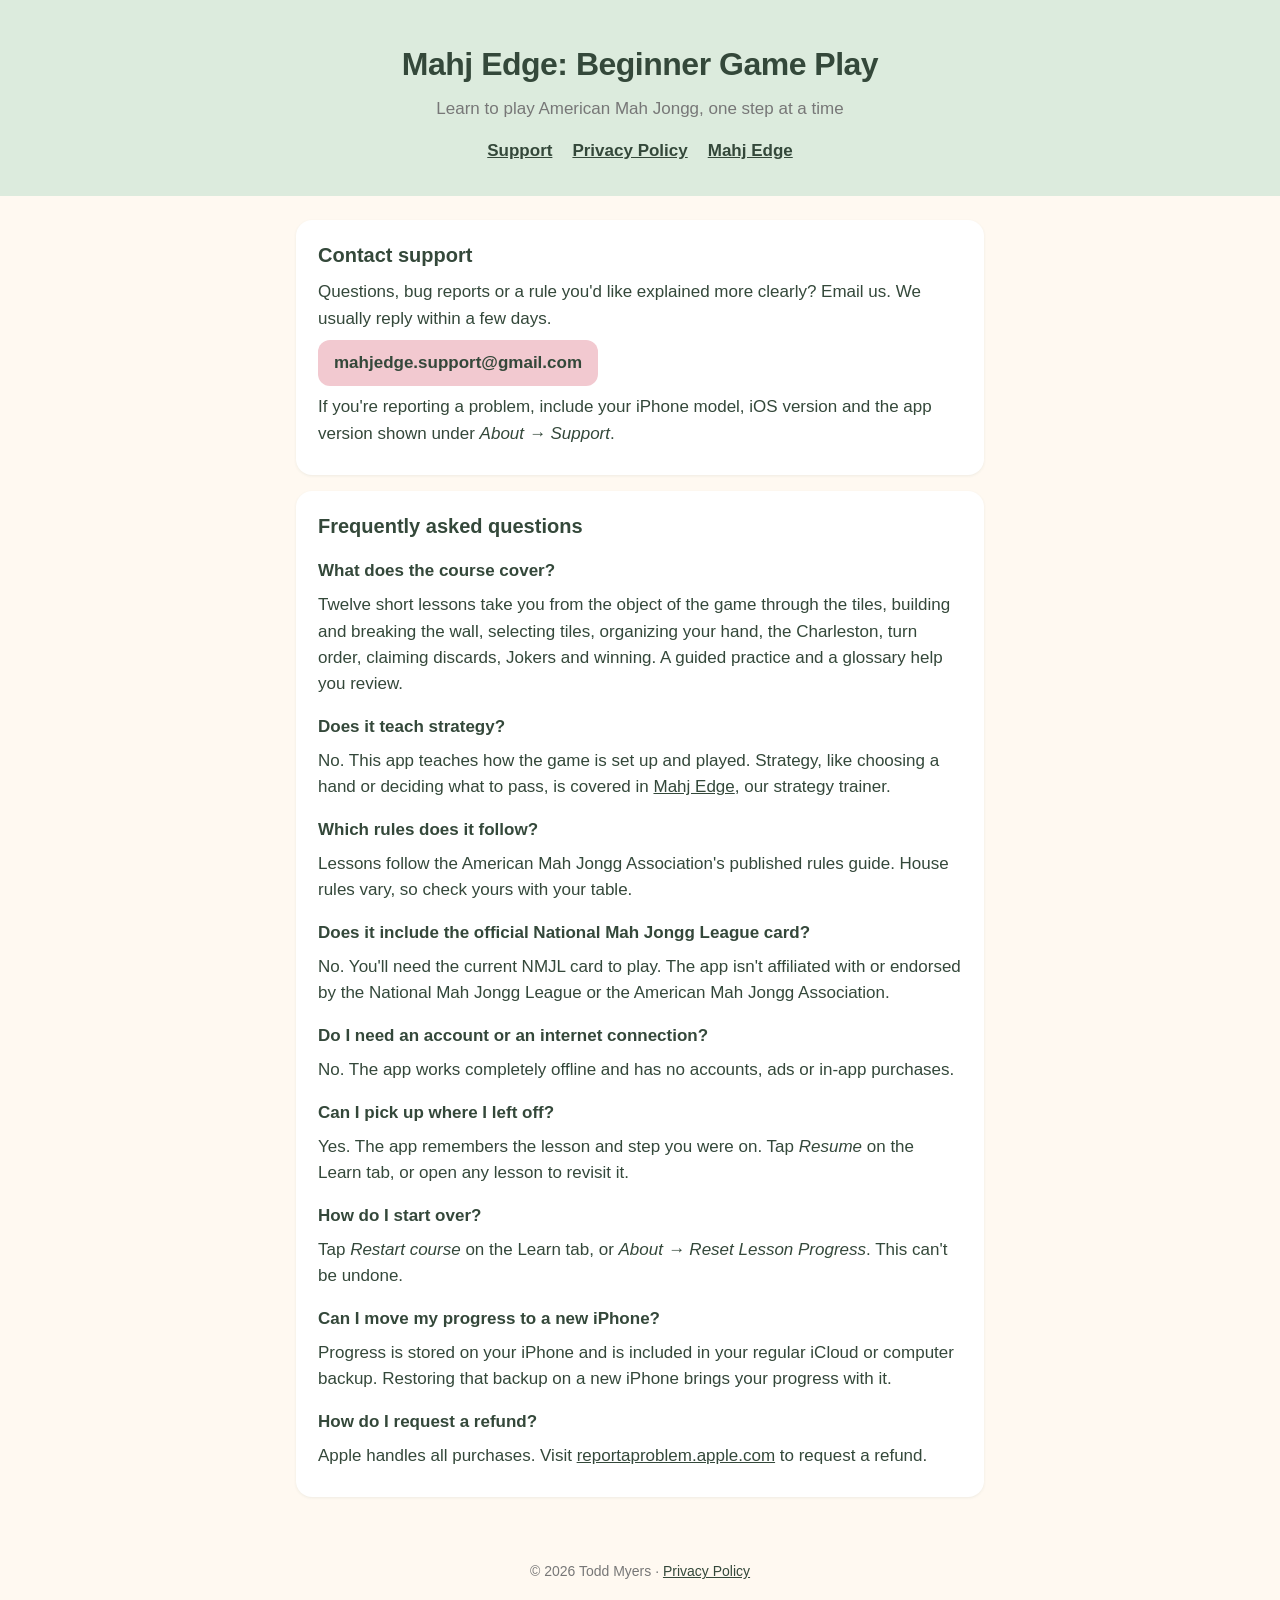
==== beginner/index.html @ a7ff46e5 "Add support page for Mahj Edge: Beginner Game Play; cover both apps in privacy policy Co-Authored-By" ====
<!doctype html>
<html lang="en">
<head>
  <meta charset="utf-8">
  <meta name="viewport" content="width=device-width, initial-scale=1">
  <title>Mahj Edge Beginner Support</title>
  <meta name="description" content="Support for Mahj Edge: Beginner Game Play, a step-by-step course in how to play American Mah Jongg.">
  <link rel="stylesheet" href="../style.css">
</head>
<body>
  <header>
    <h1>Mahj Edge: Beginner Game Play</h1>
    <p>Learn to play American Mah Jongg, one step at a time</p>
    <nav><a href="./">Support</a><a href="../privacy/">Privacy Policy</a><a href="../">Mahj Edge</a></nav>
  </header>

  <main>
    <section>
      <h2>Contact support</h2>
      <p>Questions, bug reports or a rule you'd like explained more clearly? Email us. We usually reply within a few days.</p>
      <p><a class="contact" href="mailto:mahjedge.support@gmail.com?subject=Mahj%20Edge%20Beginner%20Support">mahjedge.support@gmail.com</a></p>
      <p>If you're reporting a problem, include your iPhone model, iOS version and the app version shown under <em>About → Support</em>.</p>
    </section>

    <section>
      <h2>Frequently asked questions</h2>

      <h3>What does the course cover?</h3>
      <p>Twelve short lessons take you from the object of the game through the tiles, building and breaking the wall, selecting tiles, organizing your hand, the Charleston, turn order, claiming discards, Jokers and winning. A guided practice and a glossary help you review.</p>

      <h3>Does it teach strategy?</h3>
      <p>No. This app teaches how the game is set up and played. Strategy, like choosing a hand or deciding what to pass, is covered in <a href="../">Mahj Edge</a>, our strategy trainer.</p>

      <h3>Which rules does it follow?</h3>
      <p>Lessons follow the American Mah Jongg Association's published rules guide. House rules vary, so check yours with your table.</p>

      <h3>Does it include the official National Mah Jongg League card?</h3>
      <p>No. You'll need the current NMJL card to play. The app isn't affiliated with or endorsed by the National Mah Jongg League or the American Mah Jongg Association.</p>

      <h3>Do I need an account or an internet connection?</h3>
      <p>No. The app works completely offline and has no accounts, ads or in-app purchases.</p>

      <h3>Can I pick up where I left off?</h3>
      <p>Yes. The app remembers the lesson and step you were on. Tap <em>Resume</em> on the Learn tab, or open any lesson to revisit it.</p>

      <h3>How do I start over?</h3>
      <p>Tap <em>Restart course</em> on the Learn tab, or <em>About → Reset Lesson Progress</em>. This can't be undone.</p>

      <h3>Can I move my progress to a new iPhone?</h3>
      <p>Progress is stored on your iPhone and is included in your regular iCloud or computer backup. Restoring that backup on a new iPhone brings your progress with it.</p>

      <h3>How do I request a refund?</h3>
      <p>Apple handles all purchases. Visit <a href="https://reportaproblem.apple.com">reportaproblem.apple.com</a> to request a refund.</p>
    </section>
  </main>

  <footer>© 2026 Todd Myers · <a href="../privacy/">Privacy Policy</a></footer>
</body>
</html>
---- style.css ----
:root {
  --sage: #DCEBDD;
  --sage-deep: #B9D4BA;
  --blush: #F2C9D0;
  --cream: #FFF9F1;
  --card: #FFFFFF;
  --ink: #34483A;
  --muted: #777777;
}

* { box-sizing: border-box; }

body {
  margin: 0;
  background: var(--cream);
  color: var(--ink);
  font: 17px/1.55 -apple-system, BlinkMacSystemFont, "SF Pro Text", "Helvetica Neue", Arial, sans-serif;
}

header {
  background: var(--sage);
  padding: 40px 16px 32px;
  text-align: center;
}

header h1 { margin: 0; font-size: 32px; letter-spacing: -0.5px; }
header p { margin: 6px 0 0; color: var(--muted); }

nav { margin-top: 16px; }
nav a { color: var(--ink); margin: 0 10px; font-weight: 600; }

main { max-width: 720px; margin: 0 auto; padding: 24px 16px 48px; }

section {
  background: var(--card);
  border-radius: 16px;
  padding: 20px 22px;
  margin-bottom: 16px;
  box-shadow: 0 1px 3px rgba(52, 72, 58, 0.08);
}

h2 { font-size: 20px; margin: 0 0 8px; }
h3 { font-size: 17px; margin: 16px 0 4px; }
p, ul { margin: 8px 0; }
a { color: var(--ink); }

.contact {
  display: inline-block;
  background: var(--blush);
  padding: 10px 16px;
  border-radius: 12px;
  font-weight: 600;
  text-decoration: none;
  word-break: break-all;
}

footer { text-align: center; color: var(--muted); font-size: 14px; padding: 0 16px 32px; }
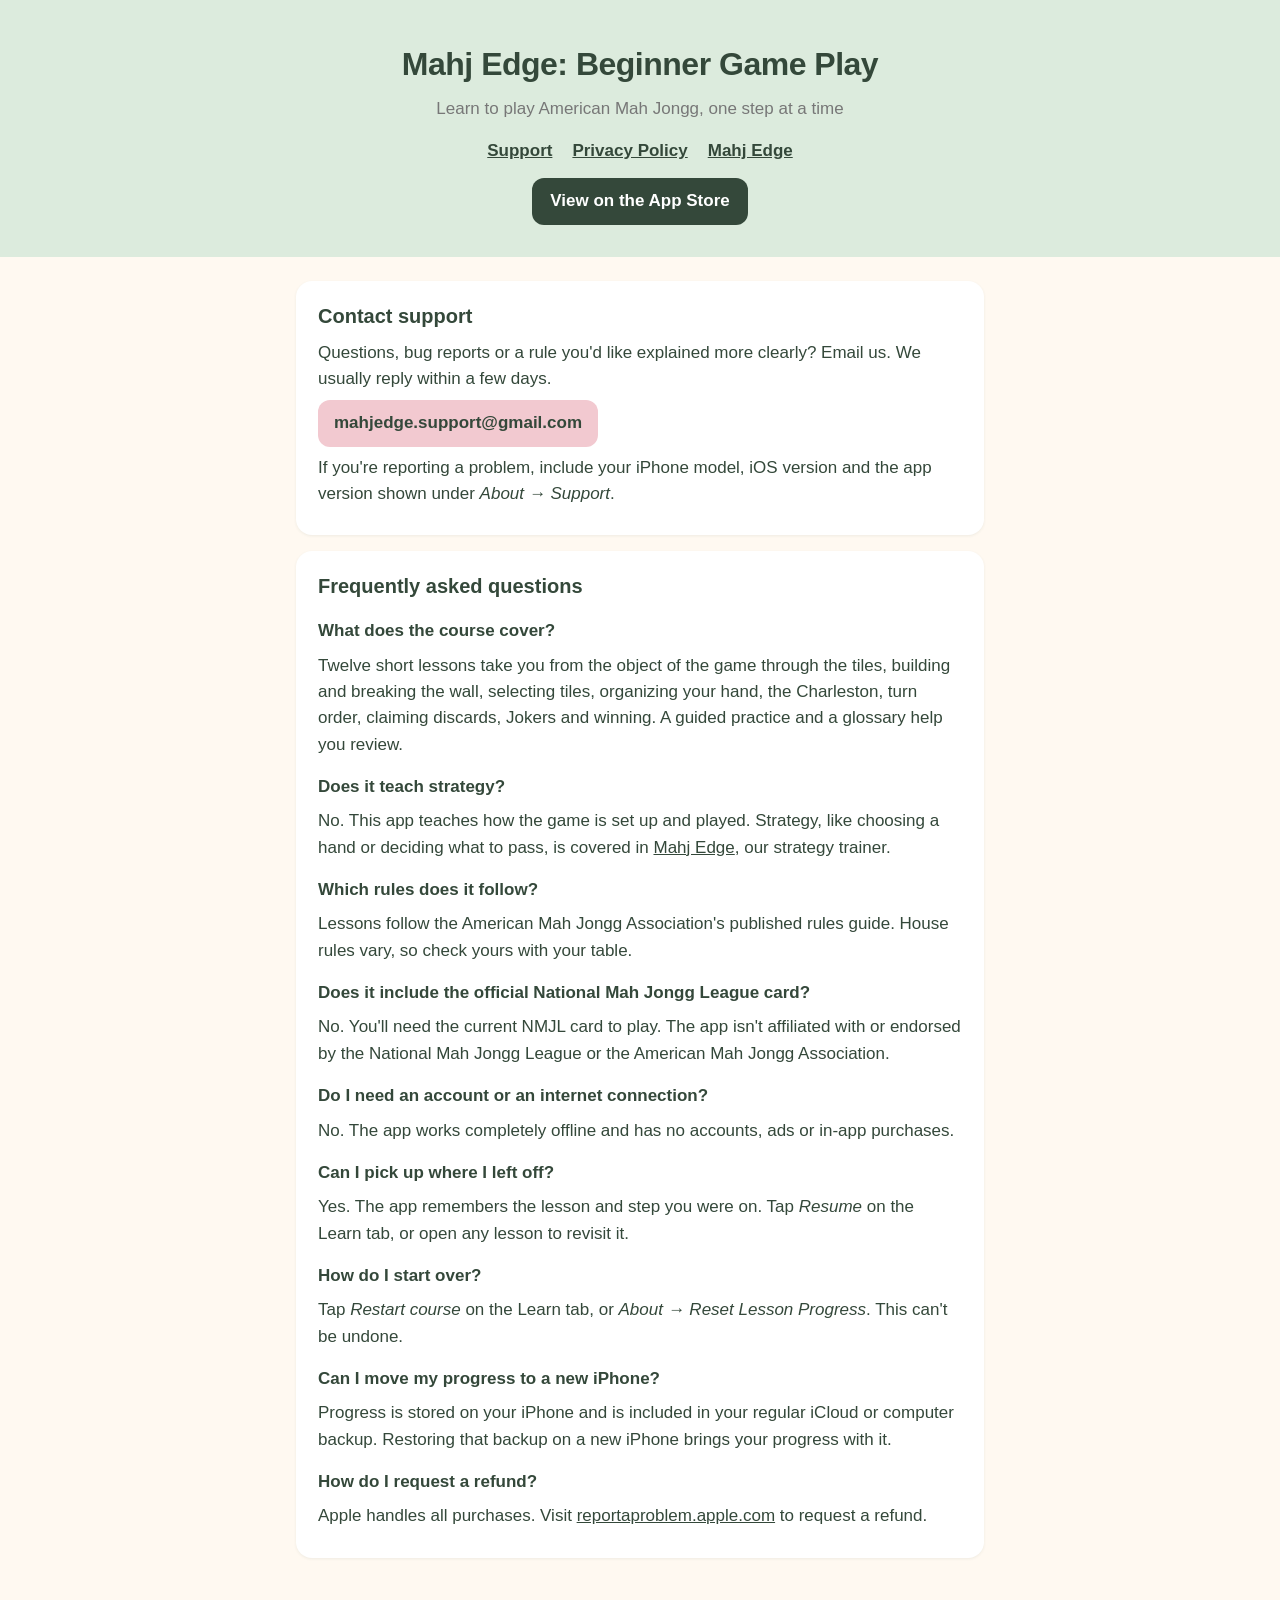
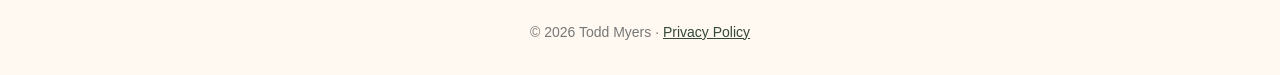
==== commit a8c3dea2: "Add App Store links for Mahj Edge and Beginner Game Play Co-Authored-By: Claude Opus 5.5 <noreply@an" ====
--- a/beginner/index.html
+++ b/beginner/index.html
@@ -12,6 +12,7 @@
     <h1>Mahj Edge: Beginner Game Play</h1>
     <p>Learn to play American Mah Jongg, one step at a time</p>
     <nav><a href="./">Support</a><a href="../privacy/">Privacy Policy</a><a href="../">Mahj Edge</a></nav>
+    <a class="store" href="https://apps.apple.com/us/app/mahj-edge-beginner-game-play/id6832026613">View on the App Store</a>
   </header>
 
   <main>
@@ -29,7 +30,7 @@
       <p>Twelve short lessons take you from the object of the game through the tiles, building and breaking the wall, selecting tiles, organizing your hand, the Charleston, turn order, claiming discards, Jokers and winning. A guided practice and a glossary help you review.</p>
 
       <h3>Does it teach strategy?</h3>
-      <p>No. This app teaches how the game is set up and played. Strategy, like choosing a hand or deciding what to pass, is covered in <a href="../">Mahj Edge</a>, our strategy trainer.</p>
+      <p>No. This app teaches how the game is set up and played. Strategy, like choosing a hand or deciding what to pass, is covered in <a href="https://apps.apple.com/us/app/mahj-edge/id6830369084">Mahj Edge</a>, our strategy trainer.</p>
 
       <h3>Which rules does it follow?</h3>
       <p>Lessons follow the American Mah Jongg Association's published rules guide. House rules vary, so check yours with your table.</p>
--- a/style.css
+++ b/style.css
@@ -54,4 +54,19 @@
   word-break: break-all;
 }
 
+.store {
+  display: inline-block;
+  margin-top: 14px;
+  background: var(--ink);
+  color: #fff;
+  padding: 10px 18px;
+  border-radius: 12px;
+  font-weight: 600;
+  text-decoration: none;
+}
+
+.soon { margin-top: 14px; font-weight: 600; }
+
+.apps li { margin: 6px 0; }
+
 footer { text-align: center; color: var(--muted); font-size: 14px; padding: 0 16px 32px; }
